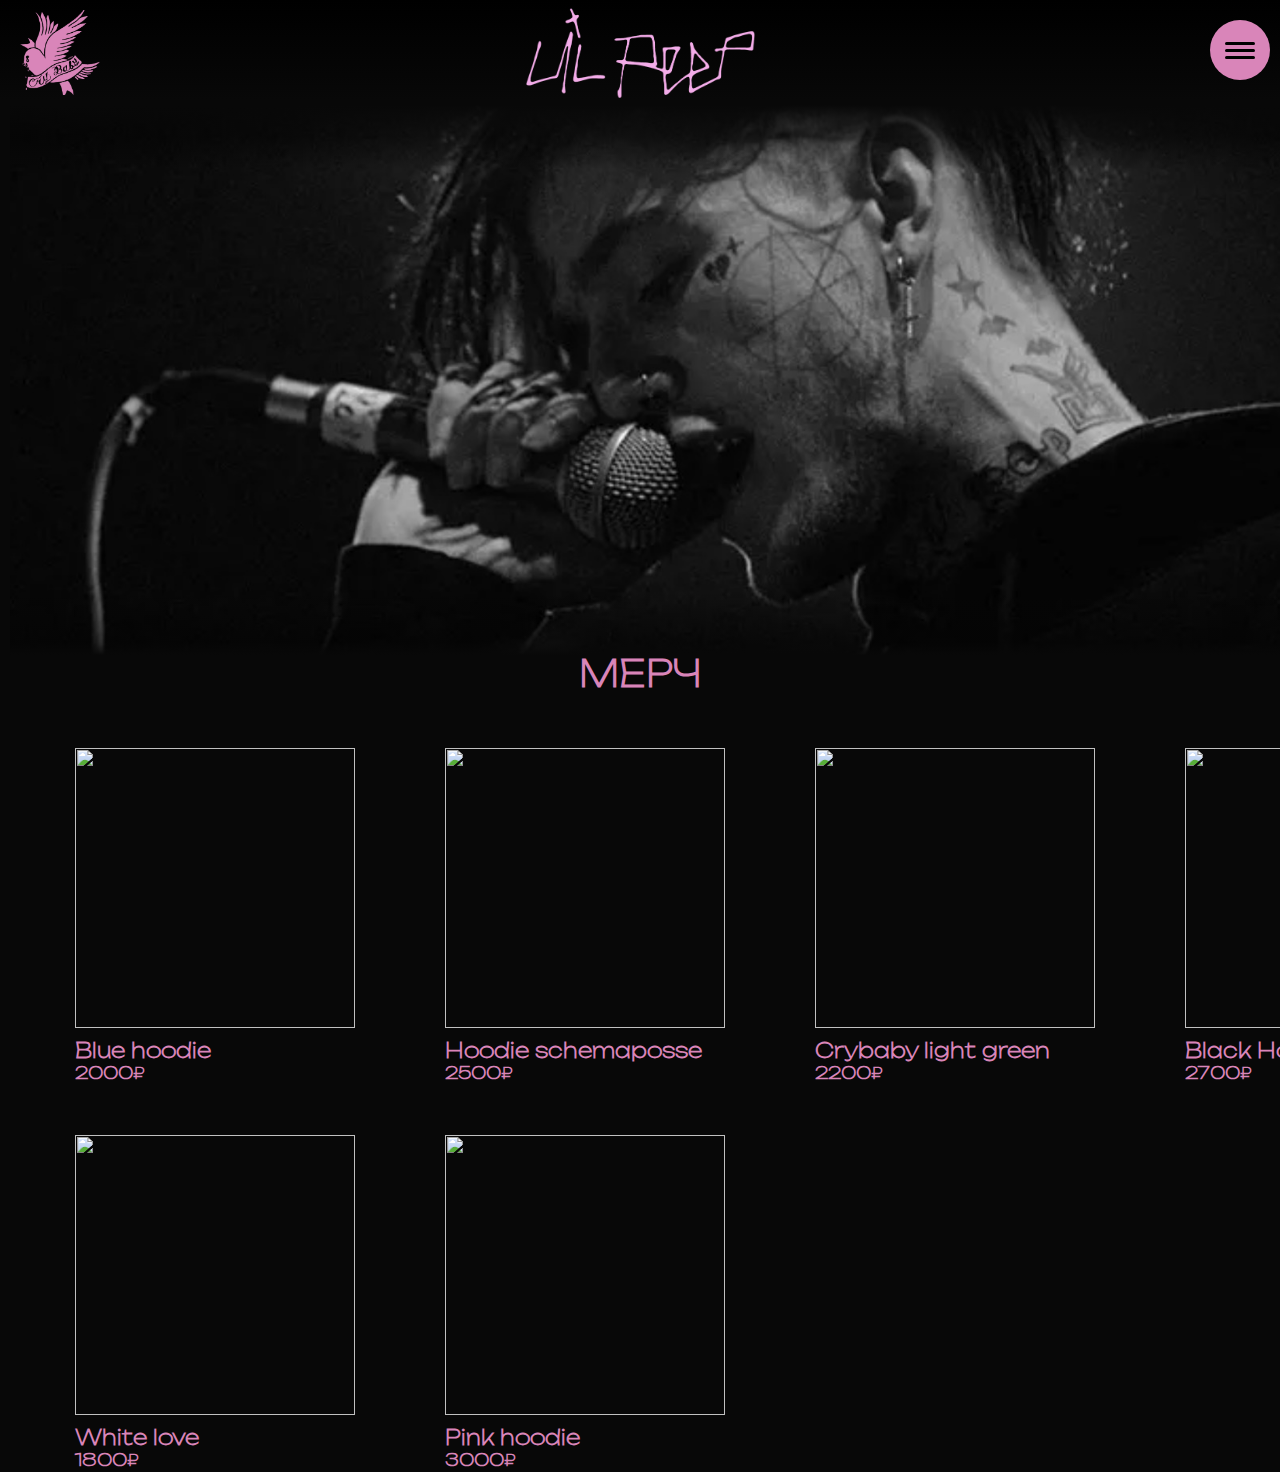
==== index.html @ e2811b32 "Add files via upload" ====
<!DOCTYPE html>
<html lang="ru">
<head>
  <meta charset="UTF-8">
  <meta http-equiv="X-UA-Compatible" content="IE=edge">
  <meta name="viewport" content="width=device-width, initial-scale=1">
  <title>LIL PEEP SHOP</title>
  <meta name="keywords" content="">
  <meta name="description" content="">
  <link rel="stylesheet" href="main.css">
  <link rel="stylesheet" href="block.css">
  <link rel="shortcut icon" href="Crybaby.jpg" type="image/x-icon" />
  <script src="/js/main.js"></script>

</head>
<body>

  <div class="nav">

    <div class="logo">
    </div>
    <div class="singer">
    </div>
    
    <div class="wrapper">
      <input type="checkbox" id="checkbox" class="wrapper__checkbox">
      <label for="checkbox" class="wrapper__button">
          <span class="wrapper__button-line"></span>
          <span class="wrapper__button-line"></span>
          <span class="wrapper__button-line"></span>
      </label>
      <div class="wrapper__menu">
          <a href="#" class="wrapper__menu-link">Главная</a>
          <a href="#" class="wrapper__menu-link">О компании</a>
          <a href="#" class="wrapper__menu-link">Контакты</a>
          <a href="#" class="wrapper__menu-link">Услуги</a>
      </div>

    </div>

  </div>


  <main>
    <div class="photo-singer">
      <div class="gradient-top"></div>
      <div class="gradient-bot"></div>
    </div>
    <h1>Мерч</h1>


    <div class="cotainer">

      <div class="row">
          <div class="col-md-3">
            <div class="product">
              <div class="image">
                <img src="/new site/products png/blue.png" alt="">
              </div>
              
              <div class="info">
                <h3>Blue hoodie</h3>
                <div class="info-price">
                <span class="price">2000<small>₽</small></span>
              </div>              
              </div>

            </div>
          </div>

          <div class="col-md-3">
            <div class="product">
              <div class="image">
                <img src="/new site/products png/schemaposse.png" alt="">
              </div>
              
              <div class="info">
                <h3>Hoodie schemaposse</h3>
                <div class="info-price">
                <span class="price">2500<small>₽</small></span>
              </div>              
              </div>

            </div>
          </div>
          
          <div class="col-md-3">
            <div class="product">
              <div class="image">
                <img src="/new site/products png/green.png" alt="">
              </div>
              
              <div class="info">
                <h3>Crybaby light green</h3>
                <div class="info-price">
                <span class="price">2200<small>₽</small></span>
              </div>              
              </div>

            </div>
          </div>


          <div class="col-md-3">
            <div class="product">
              <div class="image">
                <img src="/new site/products png/dark.png" alt="">
              </div>
              
              <div class="info">
                <h3>Black Hoodie</h3>
                <div class="info-price">
                <span class="price">2700<small>₽</small></span>
              </div>              
              </div>

            </div>
          </div>
      </div>
      
      <div class="row">
        <div class="col-md-3">
          <div class="product">
            <div class="image">
              <img src="/new site/products png/white.png" alt="">
            </div>
            
            <div class="info">
              <h3>White love</h3>
              <div class="info-price">
              <span class="price">1800<small>₽</small></span>
            </div>              
            </div>

          </div>
        </div>

        <div class="col-md-3">
          <div class="product">
            <div class="image">
              <img src="/new site/products png/pink.png" alt="">
            </div>
            
            <div class="info">
              <h3>Pink hoodie</h3>
              <div class="info-price">
              <span class="price">3000<small>₽</small></span>
            </div>              
            </div>

          </div>
        </div>
        
      


    </div>


    </div>



  </main>

</body>
</html>
---- main.css ----
body, * {
  margin: 0;
  padding: 0;
  box-sizing: border-box; }
@font-face {
  font-family: "Unbounded Light";
  src: url("ofont.ru_Unbounded.ttf");
}
body {
  font-size: 18px;
  font-family: "Unbounded Light";
  font-style: normal;
  font-weight: normal;
  color: #d985b9;
  background-color: #080808;
}

h1{
  text-align: center;
  text-transform: uppercase;
  text-decoration: none;
}
.nav{
  position: relative;
  display: flex;
  padding-top: 0px;
  z-index: 1;
  background: rgb(0,0,0);
  background: linear-gradient(180deg, rgba(0,0,0,1) 0%, rgba(8,8,8,1) 100%);
}
.logo{
  background: url("cry.png") no-repeat right center;
  width: 80px;
  height: 85px;
  margin-top: 10px;
  margin-left: 20px;
  background-size: cover;
}
.singer{
  background: url("logo.png") no-repeat right center;
  width: 229px;
  height: 90px;
  margin-top: 8px;
  margin-left: auto;
  margin-right: auto;
  background-size: cover;
}
.photo-singer{
  position: relative;
  background: url("lil-drill.jpg") no-repeat right center;
  width: 100%;
  height: 550px;
  margin-top: 5px;
  margin-left: 10px;
  background-size: cover;
}
.gradient-top{
  width: 100%;
  position: absolute;
  color: #fff;
  padding: 2rem;
  background: linear-gradient(to top, rgba(0,0,0,0) 0%, rgba(4, 4, 4, 0.6) 50%, rgba(8,8,8,1) 100%);
  top: 0px;
}
.gradient-bot{
  width: 100%;
  position: absolute;
  color: #fff;
  padding: 2rem;
  background: linear-gradient(to bottom, rgba(0,0,0,0) 0%, rgba(4, 4, 4, 0.6) 80%, rgba(8,8,8,1) 100%);
  bottom: 0px;
}

.wrapper {
  width: 100px;
  height: 100px;
  right: 0px;
  background-size: cover; }

.wrapper__checkbox {
  display: none; }

.wrapper__checkbox:checked ~ .wrapper__menu {
  right: 0; }

.wrapper__checkbox:checked ~ .wrapper__button .wrapper__button-line:nth-child(1) {
  -webkit-transform: rotate(45deg);
  -ms-transform: rotate(45deg);
  transform: rotate(45deg);
  top: 8px; }

.wrapper__checkbox:checked ~ .wrapper__button .wrapper__button-line:nth-child(2) {
  opacity: 0; }

.wrapper__checkbox:checked ~ .wrapper__button .wrapper__button-line:nth-child(3) {
  -webkit-transform: rotate(-45deg);
  -ms-transform: rotate(-45deg);
  transform: rotate(-45deg);
  top: -6px; }

.wrapper__button {
  display: -webkit-box;
  display: -ms-flexbox;
  display: flex;
  -webkit-box-align: center;
  -ms-flex-align: center;
  align-items: center;
  -webkit-box-pack: center;
  -ms-flex-pack: center;
  justify-content: center;
  -webkit-box-orient: vertical;
  -webkit-box-direction: normal;
  -ms-flex-direction: column;
  flex-direction: column;
  width: 60px;
  height: 60px;
  border-radius: 50%;
  background: #d985b9;
  position: absolute;
  top: 20px;
  right: 10px;
  cursor: pointer;
  z-index: 1; }

.wrapper__button-line {
  display: block;
  width: 30px;
  height: 3px;
  border-radius: 5px;
  background: #000;
  margin: 2px 0;
  position: relative;
  -webkit-transition: all .1s linear 0.2s;
  -o-transition: all .1s linear 0.2s;
  transition: all .1s linear 0.2s; }


.wrapper__menu-link {
  font-size: 18px;
  line-height: 20px;
  color: #d985b9;
  text-transform: uppercase;
  text-decoration: none;
  margin-bottom: 30px;
  padding: 5px 10px;
  -webkit-transition: all .2s linear;
  -o-transition: all .2s linear;
  transition: all .2s linear; }
  .wrapper__menu-link:hover {
    padding-right: 20px; }

.wrapper__menu {
  position: fixed;
  top: 0;
  right: -100%;
  width: 265px;
  height: 500px;
  background:rgba(22,22,22, 0.5);
  display: -webkit-box;
  display: -ms-flexbox;
  display: flex;
  -webkit-box-orient: vertical;
  -webkit-box-direction: normal;
  -ms-flex-direction: column;
  flex-direction: column;
  -webkit-box-pack: center;
  -ms-flex-pack: center;
  justify-content: center;
  -webkit-box-align: end;
  -ms-flex-align: end;
  align-items: flex-end;
  padding: 100px 40px 40px;
  -webkit-transition: right 0.4s;
  -o-transition: right 0.4s;
  transition: right 0.4s;
  border-bottom-left-radius: 100px; }
---- block.css ----
.row{
  display: flex;
  margin-left: 75px;
  margin-top: 40px;
}
.image{
  margin-bottom: 5px;
}
.image img{
  height: 280px;
  width: 280px;
  border-radius: 0px;
  object-fit: cover;
  margin-top: 10px;

}



.info h3{
  margin-bottom: 0;
}
.info-price{
  display: flex;
  flex-flow: row nowrap;
  justify-content: space-between;
  align-items: center;
}
.price{
  font-weight: 650;
  font-size: 18px;
}
.col-md-3{
  margin-right: 90px;
  background-size: cover;
  transition: transform 0.5s;
}
.col-md-3:hover {
  transform: scale(1.15);
}
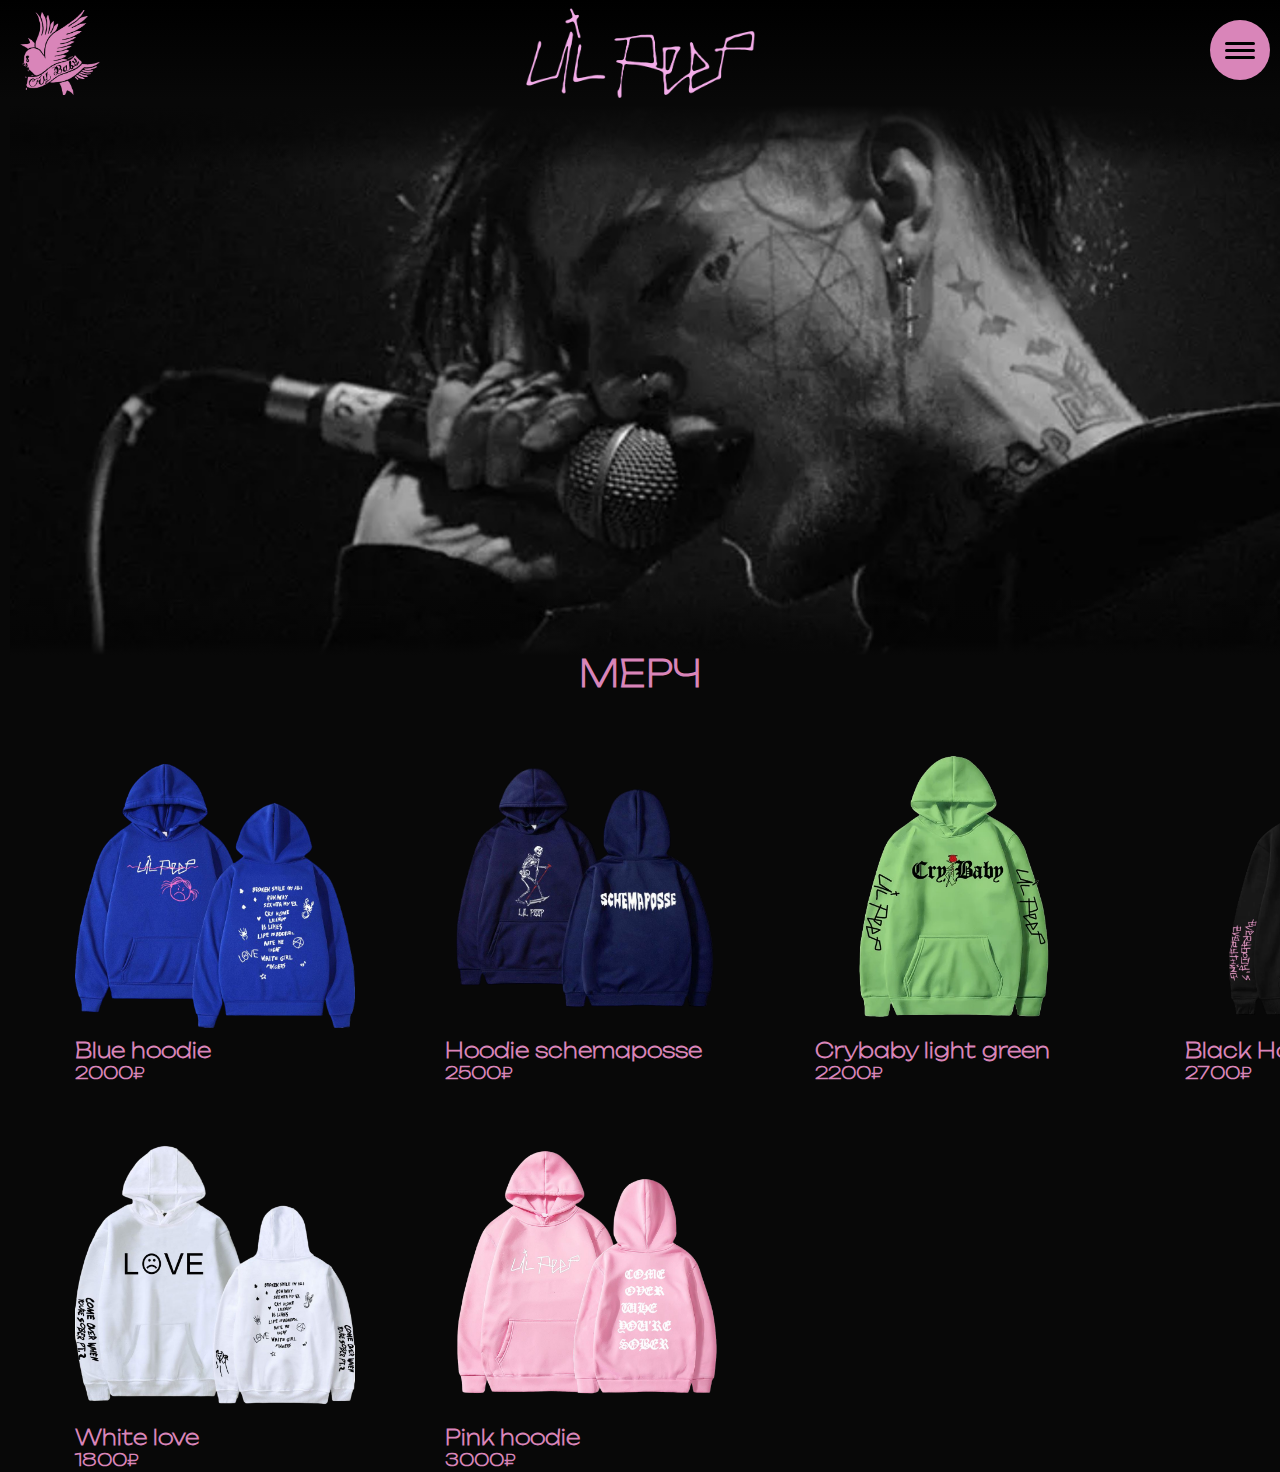
==== commit 945c2fa9: "Update index.html" ====
--- a/index.html
+++ b/index.html
@@ -55,7 +55,7 @@
           <div class="col-md-3">
             <div class="product">
               <div class="image">
-                <img src="/new site/products png/blue.png" alt="">
+                <img src="/products/blue.png" alt="">
               </div>
               
               <div class="info">
@@ -71,7 +71,7 @@
           <div class="col-md-3">
             <div class="product">
               <div class="image">
-                <img src="/new site/products png/schemaposse.png" alt="">
+                <img src="/products/schemaposse.png" alt="">
               </div>
               
               <div class="info">
@@ -87,7 +87,7 @@
           <div class="col-md-3">
             <div class="product">
               <div class="image">
-                <img src="/new site/products png/green.png" alt="">
+                <img src="/products/green.png" alt="">
               </div>
               
               <div class="info">
@@ -104,7 +104,7 @@
           <div class="col-md-3">
             <div class="product">
               <div class="image">
-                <img src="/new site/products png/dark.png" alt="">
+                <img src="/products/dark.png" alt="">
               </div>
               
               <div class="info">
@@ -122,7 +122,7 @@
         <div class="col-md-3">
           <div class="product">
             <div class="image">
-              <img src="/new site/products png/white.png" alt="">
+              <img src="/products/white.png" alt="">
             </div>
             
             <div class="info">
@@ -138,7 +138,7 @@
         <div class="col-md-3">
           <div class="product">
             <div class="image">
-              <img src="/new site/products png/pink.png" alt="">
+              <img src="/products/pink.png" alt="">
             </div>
             
             <div class="info">
@@ -164,4 +164,4 @@
   </main>
 
 </body>
-</html>+</html>
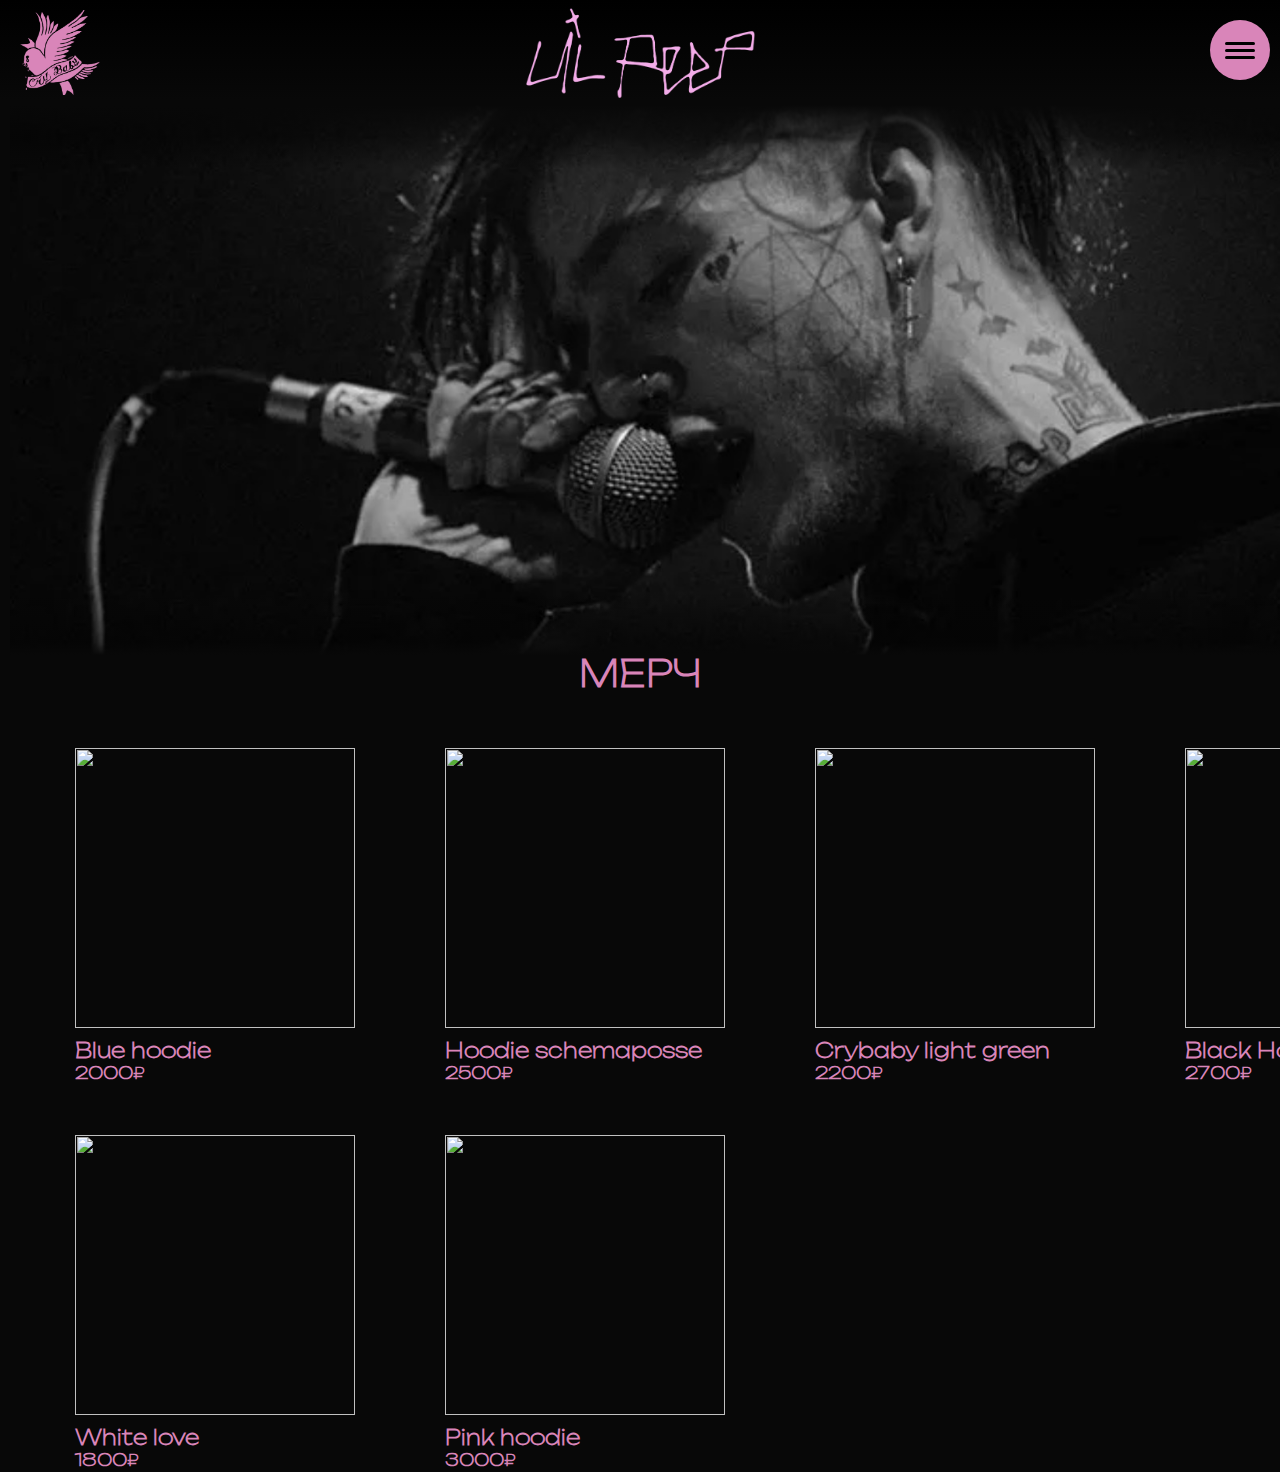
==== commit a2711950: "Update index.html" ====
--- a/index.html
+++ b/index.html
@@ -55,7 +55,7 @@
           <div class="col-md-3">
             <div class="product">
               <div class="image">
-                <img src="/products/blue.png" alt="">
+                <img src="Lil-peep/products/blue.png" alt="">
               </div>
               
               <div class="info">
@@ -71,7 +71,7 @@
           <div class="col-md-3">
             <div class="product">
               <div class="image">
-                <img src="/products/schemaposse.png" alt="">
+                <img src="Lil-peep/products/schemaposse.png" alt="">
               </div>
               
               <div class="info">
@@ -87,7 +87,7 @@
           <div class="col-md-3">
             <div class="product">
               <div class="image">
-                <img src="/products/green.png" alt="">
+                <img src="Lil-peep/products/green.png" alt="">
               </div>
               
               <div class="info">
@@ -104,7 +104,7 @@
           <div class="col-md-3">
             <div class="product">
               <div class="image">
-                <img src="/products/dark.png" alt="">
+                <img src="Lil-peep/products/dark.png" alt="">
               </div>
               
               <div class="info">
@@ -122,7 +122,7 @@
         <div class="col-md-3">
           <div class="product">
             <div class="image">
-              <img src="/products/white.png" alt="">
+              <img src="Lil-peep/products/white.png" alt="">
             </div>
             
             <div class="info">
@@ -138,7 +138,7 @@
         <div class="col-md-3">
           <div class="product">
             <div class="image">
-              <img src="/products/pink.png" alt="">
+              <img src="Lil-peep/products/pink.png" alt="">
             </div>
             
             <div class="info">
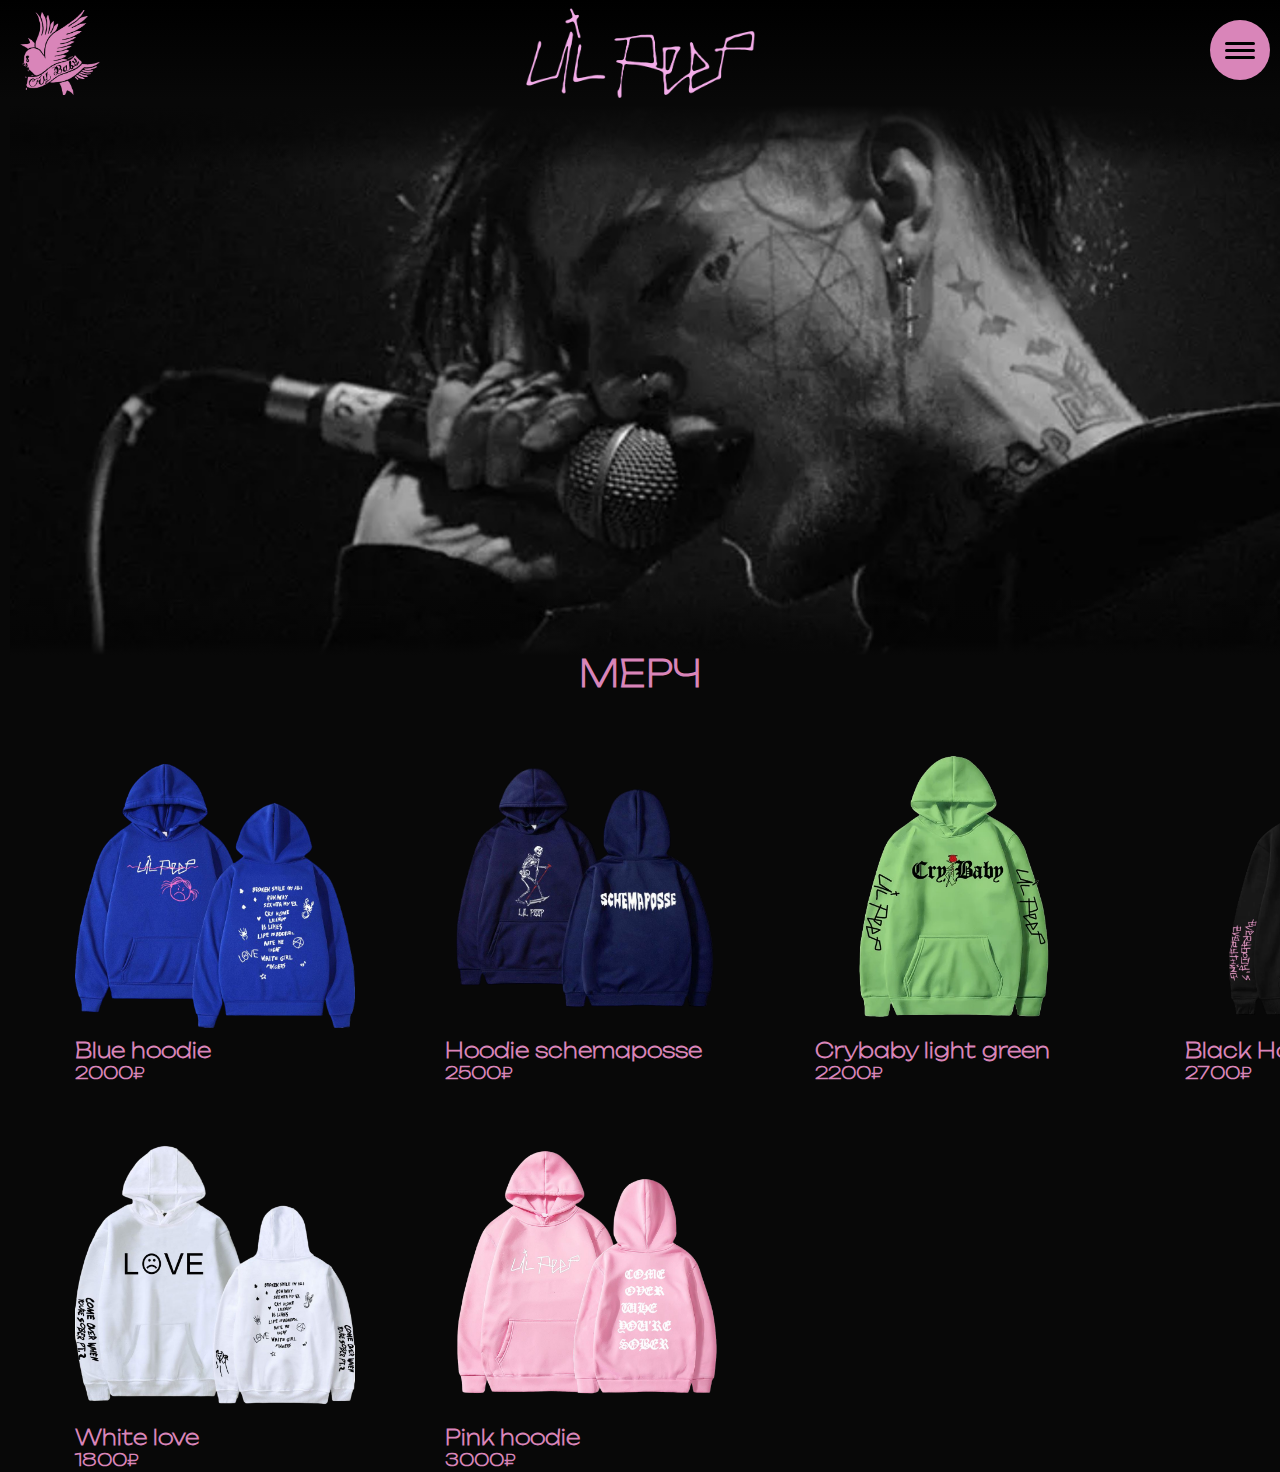
==== commit 4fac78cf: "Update index.html" ====
--- a/index.html
+++ b/index.html
@@ -55,7 +55,7 @@
           <div class="col-md-3">
             <div class="product">
               <div class="image">
-                <img src="Lil-peep/products/blue.png" alt="">
+                <img src="blue.png" alt="">
               </div>
               
               <div class="info">
@@ -71,7 +71,7 @@
           <div class="col-md-3">
             <div class="product">
               <div class="image">
-                <img src="Lil-peep/products/schemaposse.png" alt="">
+                <img src="schemaposse.png" alt="">
               </div>
               
               <div class="info">
@@ -87,7 +87,7 @@
           <div class="col-md-3">
             <div class="product">
               <div class="image">
-                <img src="Lil-peep/products/green.png" alt="">
+                <img src="green.png" alt="">
               </div>
               
               <div class="info">
@@ -104,7 +104,7 @@
           <div class="col-md-3">
             <div class="product">
               <div class="image">
-                <img src="Lil-peep/products/dark.png" alt="">
+                <img src="dark.png" alt="">
               </div>
               
               <div class="info">
@@ -122,7 +122,7 @@
         <div class="col-md-3">
           <div class="product">
             <div class="image">
-              <img src="Lil-peep/products/white.png" alt="">
+              <img src="white.png" alt="">
             </div>
             
             <div class="info">
@@ -138,7 +138,7 @@
         <div class="col-md-3">
           <div class="product">
             <div class="image">
-              <img src="Lil-peep/products/pink.png" alt="">
+              <img src="pink.png" alt="">
             </div>
             
             <div class="info">
